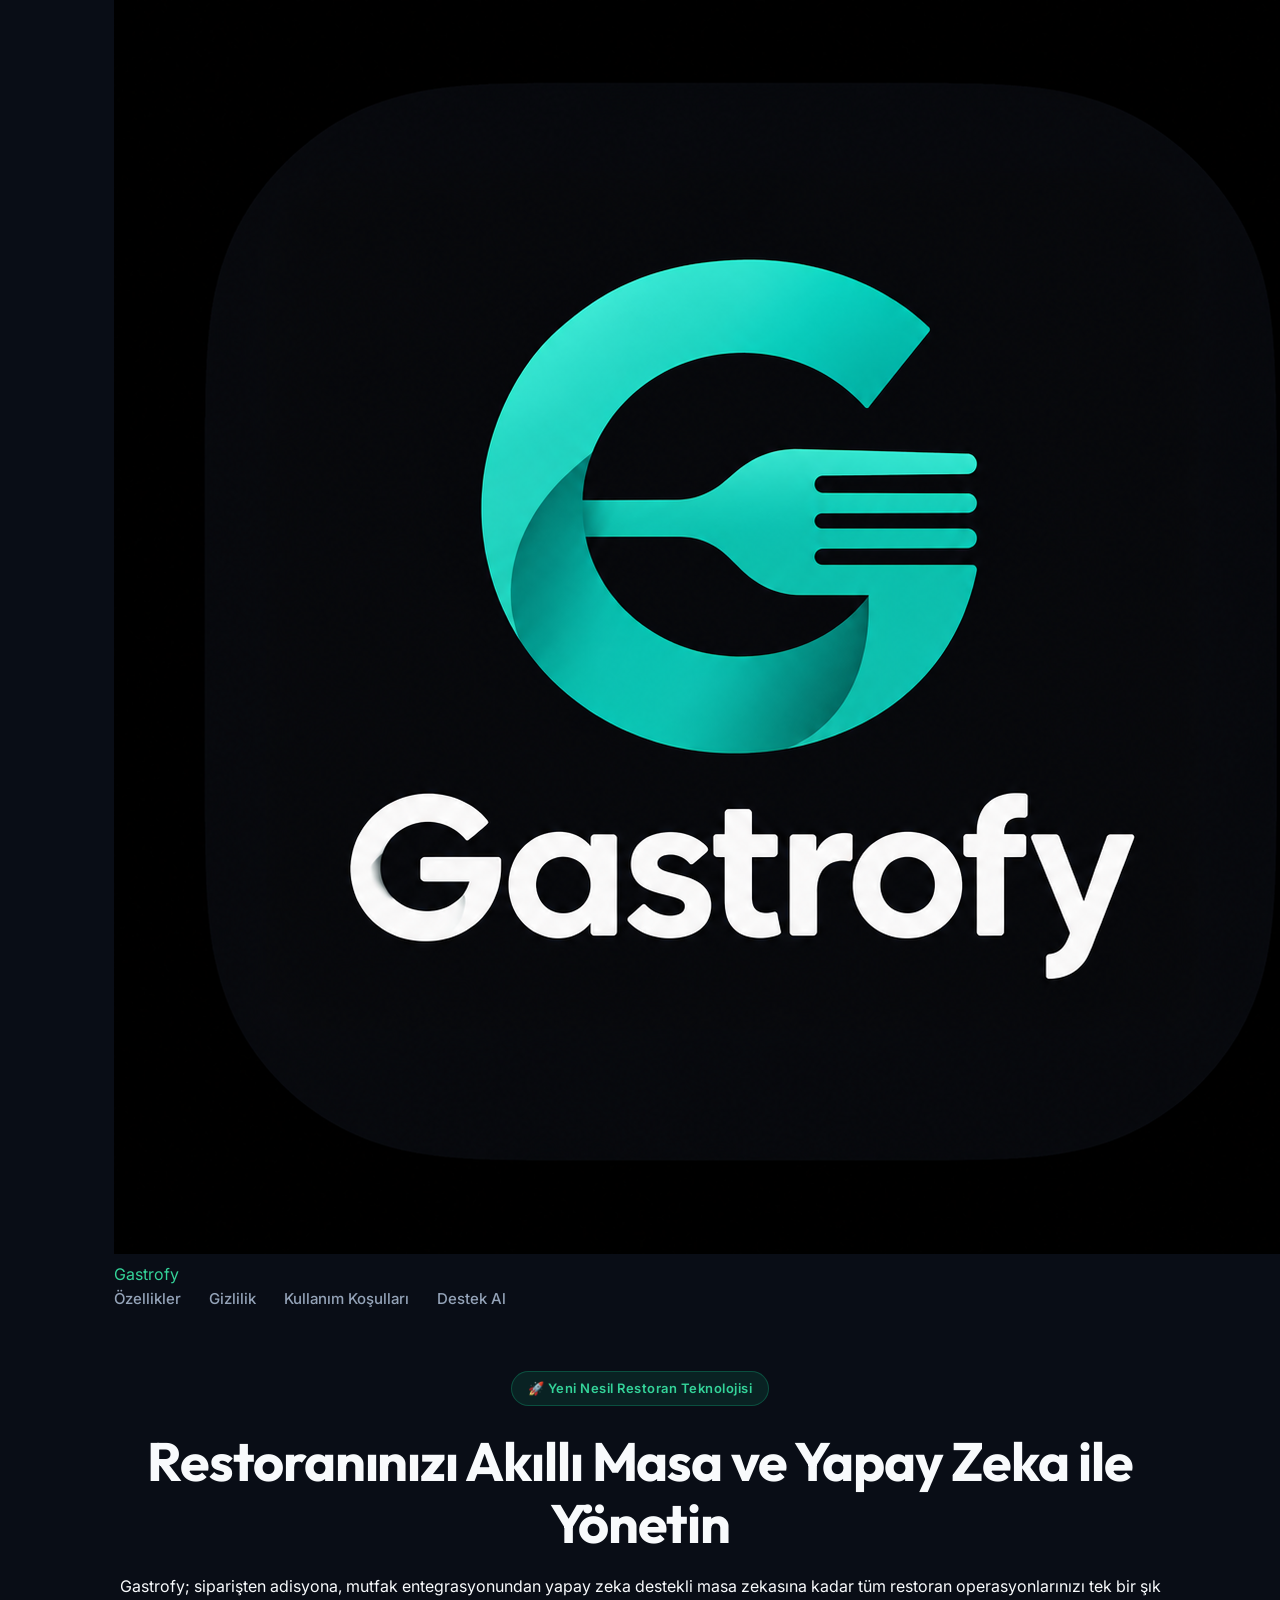
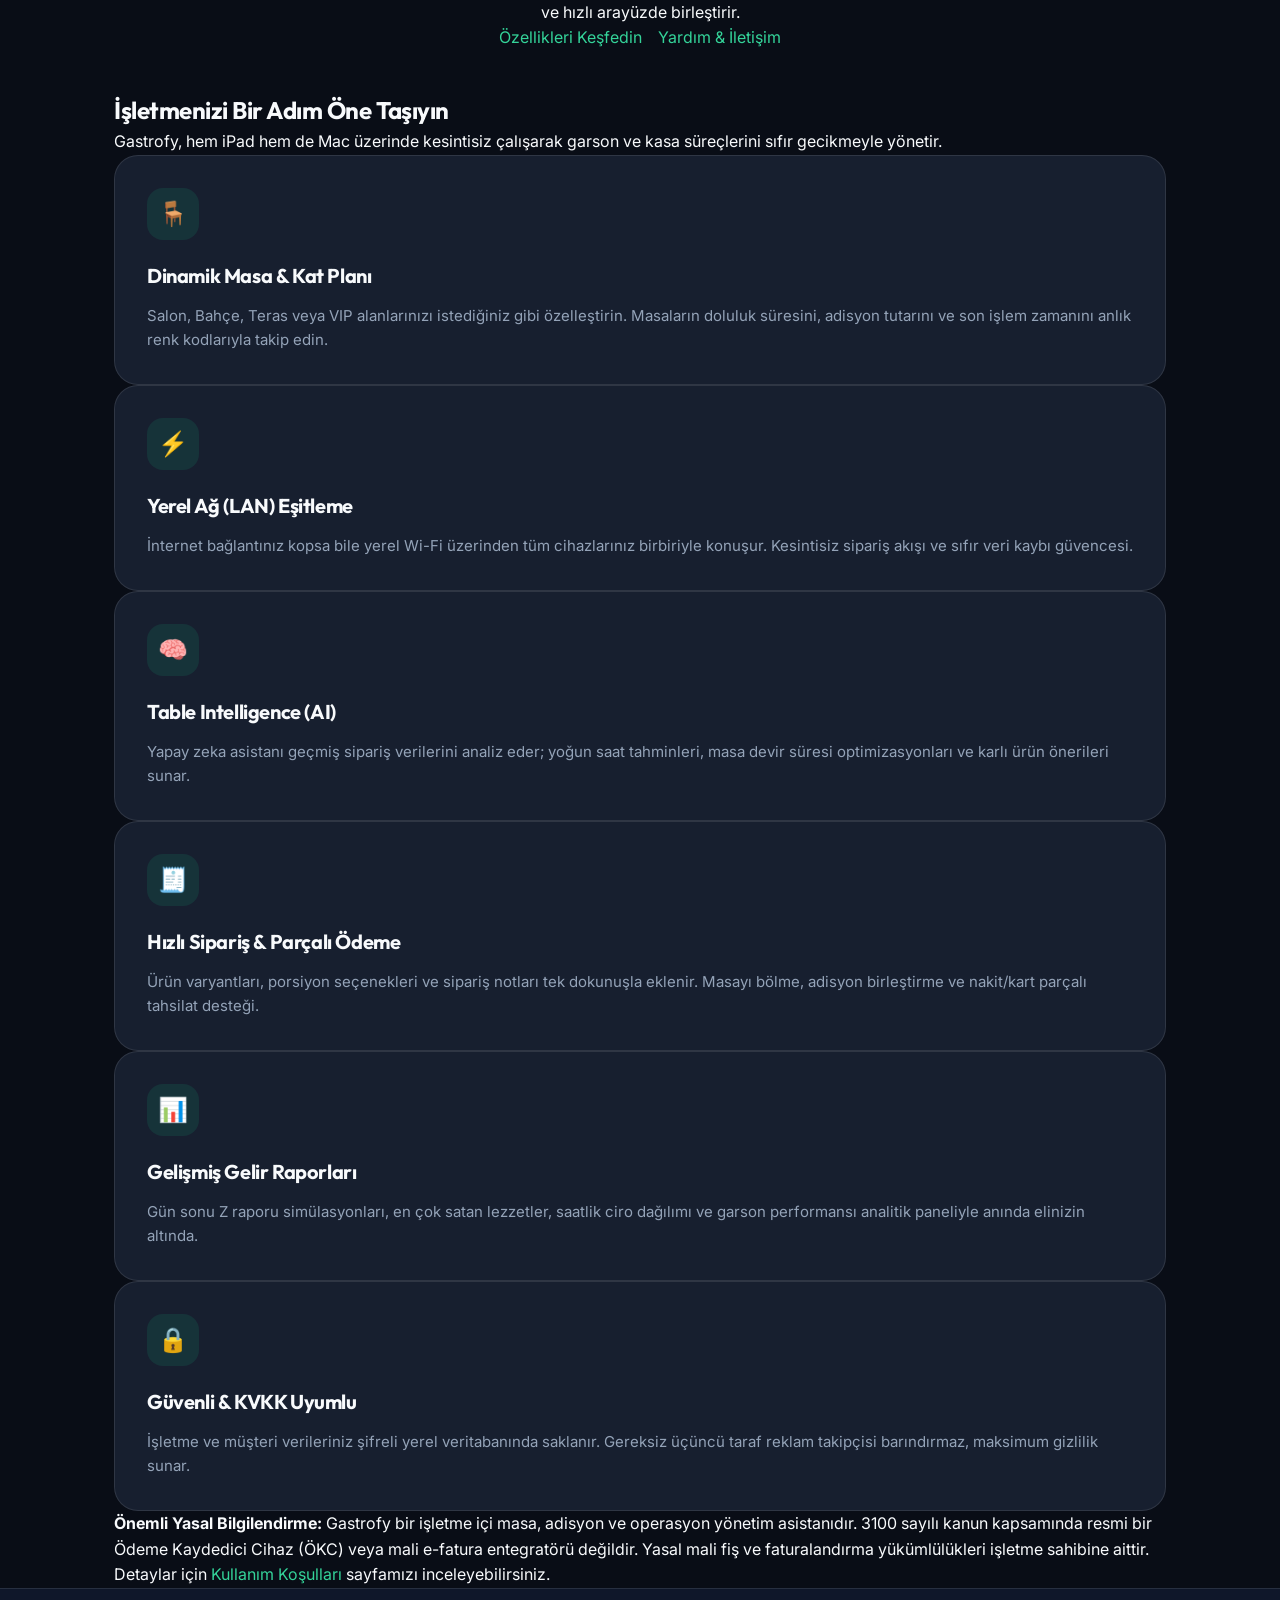
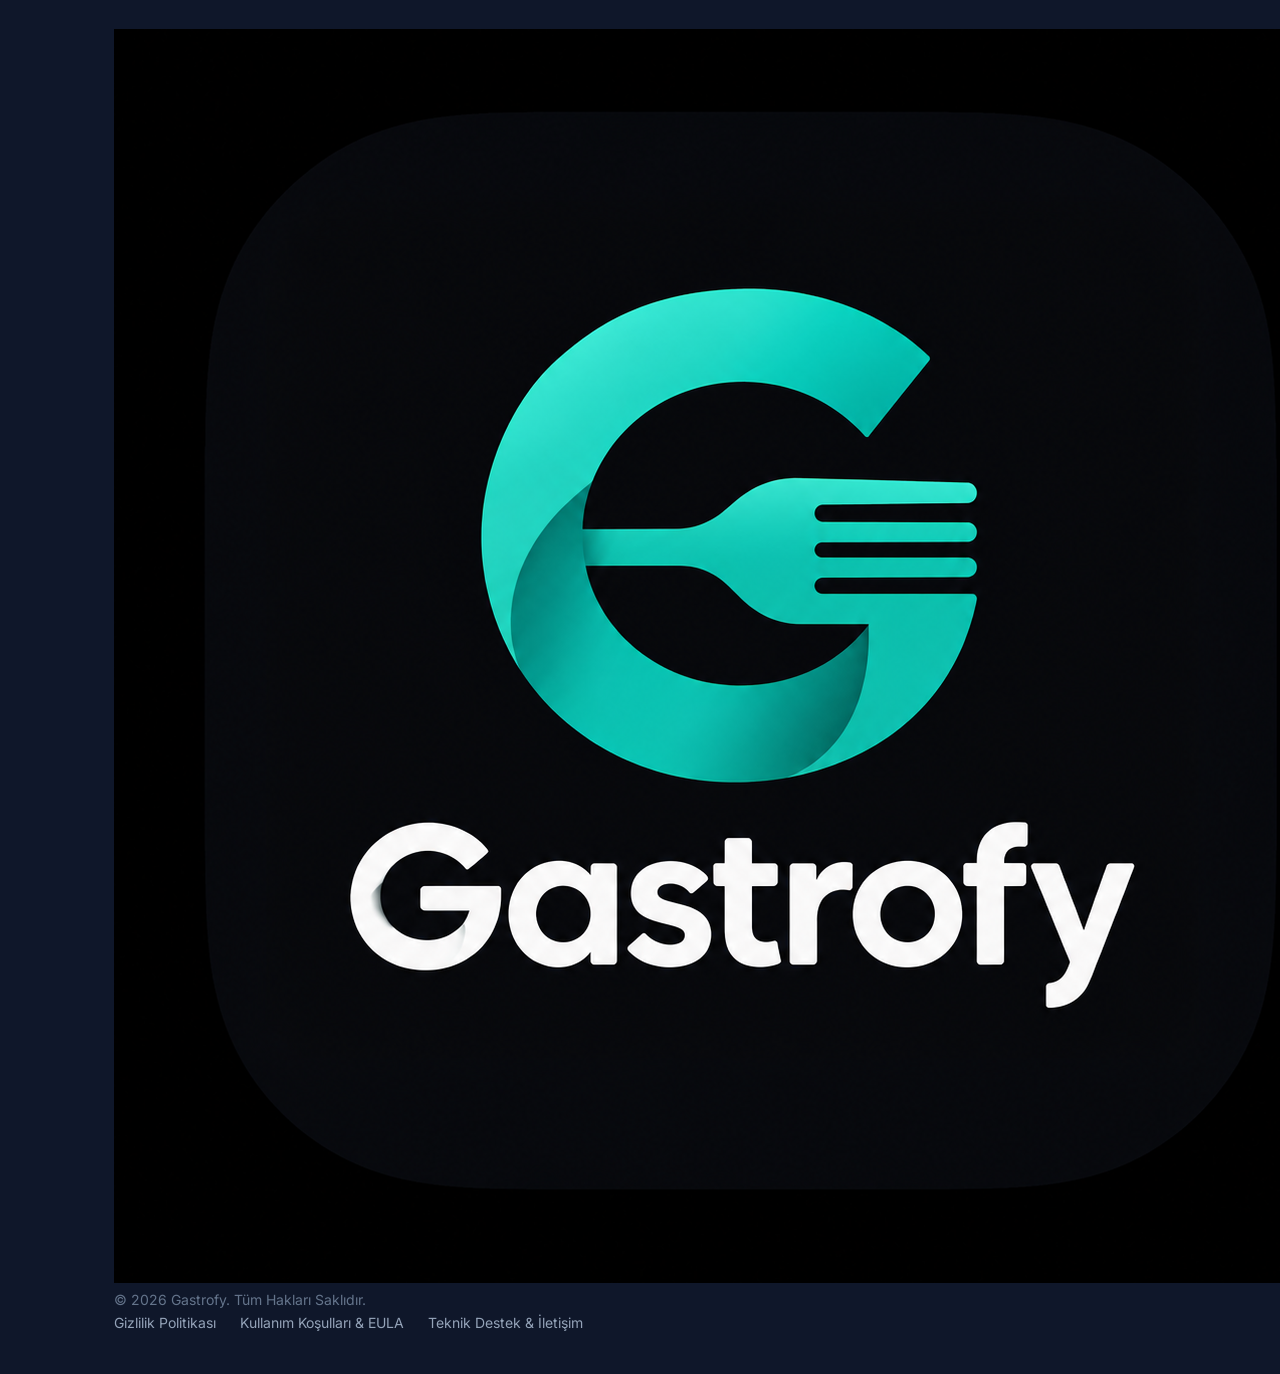
==== docs/index.html @ 18cf7959 "feat: Add comprehensive Privacy Policy, Terms & Disclaimers, and GitHub Pages web pages" ====
<!DOCTYPE html>
<html lang="tr">
<head>
  <meta charset="UTF-8">
  <meta name="viewport" content="width=device-width, initial-scale=1.0">
  <title>Gastrofy - Akıllı Restoran ve Masa Yönetim Sistemi</title>
  <meta name="description" content="Gastrofy, restoran ve kafeler için tasarlanmış yeni nesil akıllı masa takibi, adisyon yönetimi, yerel ağ senkronizasyonu ve yapay zeka destekli operasyon platformudur.">
  <link rel="stylesheet" href="style.css">
  <link rel="icon" type="image/png" href="gastrofy.png">
</head>
<body>

  <!-- Navigation -->
  <nav class="navbar">
    <div class="container nav-container">
      <a href="index.html" class="nav-brand">
        <img src="gastrofy.png" alt="Gastrofy Logo" class="brand-logo">
        <span class="brand-text">Gastrofy</span>
      </a>
      <div class="nav-links">
        <a href="#features">Özellikler</a>
        <a href="privacy.html">Gizlilik</a>
        <a href="terms.html">Kullanım Koşulları</a>
        <a href="support.html" class="nav-btn">Destek Al</a>
      </div>
    </div>
  </nav>

  <!-- Hero Section -->
  <header class="hero">
    <div class="container hero-content">
      <div class="badge">🚀 Yeni Nesil Restoran Teknolojisi</div>
      <h1 class="hero-title">Restoranınızı Akıllı Masa ve Yapay Zeka ile Yönetin</h1>
      <p class="hero-subtitle">
        Gastrofy; siparişten adisyona, mutfak entegrasyonundan yapay zeka destekli masa zekasına kadar tüm restoran operasyonlarınızı tek bir şık ve hızlı arayüzde birleştirir.
      </p>
      <div class="hero-actions">
        <a href="#features" class="btn btn-primary">Özellikleri Keşfedin</a>
        <a href="support.html" class="btn btn-secondary">Yardım & İletişim</a>
      </div>
    </div>
  </header>

  <!-- Features Grid -->
  <section id="features" class="container features-section">
    <div class="section-header">
      <h2 class="section-title">İşletmenizi Bir Adım Öne Taşıyın</h2>
      <p class="section-desc">Gastrofy, hem iPad hem de Mac üzerinde kesintisiz çalışarak garson ve kasa süreçlerini sıfır gecikmeyle yönetir.</p>
    </div>

    <div class="grid grid-3">
      <div class="card">
        <div class="card-icon">🪑</div>
        <h3 class="card-title">Dinamik Masa & Kat Planı</h3>
        <p class="card-desc">Salon, Bahçe, Teras veya VIP alanlarınızı istediğiniz gibi özelleştirin. Masaların doluluk süresini, adisyon tutarını ve son işlem zamanını anlık renk kodlarıyla takip edin.</p>
      </div>

      <div class="card">
        <div class="card-icon">⚡</div>
        <h3 class="card-title">Yerel Ağ (LAN) Eşitleme</h3>
        <p class="card-desc">İnternet bağlantınız kopsa bile yerel Wi-Fi üzerinden tüm cihazlarınız birbiriyle konuşur. Kesintisiz sipariş akışı ve sıfır veri kaybı güvencesi.</p>
      </div>

      <div class="card">
        <div class="card-icon">🧠</div>
        <h3 class="card-title">Table Intelligence (AI)</h3>
        <p class="card-desc">Yapay zeka asistanı geçmiş sipariş verilerini analiz eder; yoğun saat tahminleri, masa devir süresi optimizasyonları ve karlı ürün önerileri sunar.</p>
      </div>

      <div class="card">
        <div class="card-icon">🧾</div>
        <h3 class="card-title">Hızlı Sipariş & Parçalı Ödeme</h3>
        <p class="card-desc">Ürün varyantları, porsiyon seçenekleri ve sipariş notları tek dokunuşla eklenir. Masayı bölme, adisyon birleştirme ve nakit/kart parçalı tahsilat desteği.</p>
      </div>

      <div class="card">
        <div class="card-icon">📊</div>
        <h3 class="card-title">Gelişmiş Gelir Raporları</h3>
        <p class="card-desc">Gün sonu Z raporu simülasyonları, en çok satan lezzetler, saatlik ciro dağılımı ve garson performansı analitik paneliyle anında elinizin altında.</p>
      </div>

      <div class="card">
        <div class="card-icon">🔒</div>
        <h3 class="card-title">Güvenli & KVKK Uyumlu</h3>
        <p class="card-desc">İşletme ve müşteri verileriniz şifreli yerel veritabanında saklanır. Gereksiz üçüncü taraf reklam takipçisi barındırmaz, maksimum gizlilik sunar.</p>
      </div>
    </div>
  </section>

  <!-- Legal & Disclaimer Highlights -->
  <section class="container legal-highlight-section">
    <div class="alert alert-warning">
      <strong>Önemli Yasal Bilgilendirme:</strong> Gastrofy bir işletme içi masa, adisyon ve operasyon yönetim asistanıdır. 3100 sayılı kanun kapsamında resmi bir Ödeme Kaydedici Cihaz (ÖKC) veya mali e-fatura entegratörü değildir. Yasal mali fiş ve faturalandırma yükümlülükleri işletme sahibine aittir. Detaylar için <a href="terms.html">Kullanım Koşulları</a> sayfamızı inceleyebilirsiniz.
    </div>
  </section>

  <!-- Footer -->
  <footer class="footer">
    <div class="container footer-content">
      <div class="footer-left">
        <img src="gastrofy.png" alt="Gastrofy Logo" class="brand-logo-small">
        <span>© 2026 Gastrofy. Tüm Hakları Saklıdır.</span>
      </div>
      <div class="footer-links">
        <a href="privacy.html">Gizlilik Politikası</a>
        <a href="terms.html">Kullanım Koşulları & EULA</a>
        <a href="support.html">Teknik Destek & İletişim</a>
      </div>
    </div>
  </footer>

</body>
</html>
---- docs/style.css ----
@import url('https://fonts.googleapis.com/css2?family=Outfit:wght@300;400;500;600;700;800&family=Inter:wght@300;400;500;600;700&display=swap');

:root {
  --bg-primary: #090D16;
  --bg-surface: #0F172A;
  --bg-card: rgba(30, 41, 59, 0.7);
  --border-color: rgba(255, 255, 255, 0.1);
  --border-accent: rgba(16, 185, 129, 0.3);
  
  --primary: #10B981;
  --primary-light: #34D399;
  --primary-dark: #059669;
  --secondary: #0284C7;
  --accent-amber: #F59E0B;
  --accent-rose: #F43F5E;
  
  --text-primary: #F8FAFC;
  --text-secondary: #94A3B8;
  --text-muted: #64748B;
  
  --radius-sm: 8px;
  --radius-md: 16px;
  --radius-lg: 24px;
  --radius-full: 9999px;
  
  --shadow-subtle: 0 4px 20px rgba(0, 0, 0, 0.25);
  --shadow-glow: 0 10px 40px rgba(16, 185, 129, 0.15);
}

* {
  margin: 0;
  padding: 0;
  box-sizing: border-box;
}

body {
  font-family: 'Inter', sans-serif;
  background-color: var(--bg-primary);
  color: var(--text-primary);
  line-height: 1.6;
  min-height: 100vh;
  display: flex;
  flex-direction: column;
}

h1, h2, h3, h4, .brand-title {
  font-family: 'Outfit', sans-serif;
  font-weight: 700;
  color: var(--text-primary);
  letter-spacing: -0.02em;
}

a {
  color: var(--primary-light);
  text-decoration: none;
  transition: all 0.2s ease;
}

a:hover {
  color: var(--primary);
  text-decoration: underline;
}

.container {
  width: 100%;
  max-width: 1100px;
  margin: 0 auto;
  padding: 0 24px;
}

/* NAVBAR */
header.navbar {
  background: rgba(9, 13, 22, 0.85);
  backdrop-filter: blur(16px);
  -webkit-backdrop-filter: blur(16px);
  border-bottom: 1px solid var(--border-color);
  position: sticky;
  top: 0;
  z-index: 100;
}

.nav-wrapper {
  display: flex;
  align-items: center;
  justify-content: space-between;
  height: 80px;
}

.logo-area {
  display: flex;
  align-items: center;
  gap: 14px;
}

.logo-area img {
  width: 44px;
  height: 44px;
  border-radius: 12px;
  border: 1px solid var(--border-accent);
  box-shadow: 0 4px 12px rgba(16, 185, 129, 0.2);
}

.logo-area span {
  font-family: 'Outfit', sans-serif;
  font-size: 24px;
  font-weight: 800;
  color: #fff;
  letter-spacing: 0.5px;
}

.nav-links {
  display: flex;
  align-items: center;
  gap: 28px;
  list-style: none;
}

.nav-links a {
  color: var(--text-secondary);
  font-size: 15px;
  font-weight: 500;
}

.nav-links a:hover,
.nav-links a.active {
  color: #fff;
  text-decoration: none;
}

.btn-cta {
  background: linear-gradient(135deg, var(--primary) 0%, var(--secondary) 100%);
  color: #fff !important;
  font-weight: 600;
  padding: 10px 20px;
  border-radius: var(--radius-full);
  box-shadow: 0 4px 14px rgba(16, 185, 129, 0.3);
  transition: transform 0.2s, box-shadow 0.2s;
  display: inline-flex;
  align-items: center;
  gap: 8px;
}

.btn-cta:hover {
  transform: translateY(-2px);
  box-shadow: 0 6px 20px rgba(16, 185, 129, 0.45);
  text-decoration: none;
}

/* MAIN CONTENT */
main {
  flex: 1;
  padding: 50px 0 80px;
}

/* HERO SECTION (Landing) */
.hero {
  text-align: center;
  padding: 60px 0 40px;
}

.badge {
  display: inline-block;
  padding: 6px 16px;
  background: rgba(16, 185, 129, 0.12);
  border: 1px solid rgba(16, 185, 129, 0.3);
  border-radius: var(--radius-full);
  color: var(--primary-light);
  font-size: 13px;
  font-weight: 600;
  letter-spacing: 0.5px;
  margin-bottom: 24px;
}

.hero h1 {
  font-size: clamp(32px, 5vw, 54px);
  line-height: 1.15;
  margin-bottom: 20px;
}

.hero h1 span.gradient {
  background: linear-gradient(135deg, #34D399 0%, #38BDF8 100%);
  -webkit-background-clip: text;
  -webkit-text-fill-color: transparent;
}

.hero p.lead {
  font-size: 18px;
  color: var(--text-secondary);
  max-width: 680px;
  margin: 0 auto 36px;
}

.hero-actions {
  display: flex;
  justify-content: center;
  gap: 16px;
  flex-wrap: wrap;
}

/* FEATURE CARDS */
.grid-features {
  display: grid;
  grid-template-columns: repeat(auto-fit, minmax(300px, 1fr));
  gap: 24px;
  margin-top: 60px;
}

.card {
  background: var(--bg-card);
  backdrop-filter: blur(12px);
  -webkit-backdrop-filter: blur(12px);
  border: 1px solid var(--border-color);
  border-radius: var(--radius-lg);
  padding: 32px;
  transition: transform 0.2s, border-color 0.2s;
}

.card:hover {
  transform: translateY(-4px);
  border-color: var(--border-accent);
}

.card-icon {
  width: 52px;
  height: 52px;
  border-radius: var(--radius-md);
  background: rgba(16, 185, 129, 0.12);
  color: var(--primary-light);
  display: flex;
  align-items: center;
  justify-content: center;
  font-size: 24px;
  margin-bottom: 20px;
}

.card h3 {
  font-size: 20px;
  margin-bottom: 12px;
}

.card p {
  color: var(--text-secondary);
  font-size: 15px;
}

/* LEGAL DOCUMENTS (Terms & Privacy) */
.legal-header {
  margin-bottom: 40px;
  padding-bottom: 24px;
  border-bottom: 1px solid var(--border-color);
}

.legal-header h1 {
  font-size: 36px;
  margin-bottom: 12px;
}

.legal-header .meta {
  color: var(--text-muted);
  font-size: 14px;
}

.legal-content {
  background: var(--bg-card);
  border: 1px solid var(--border-color);
  border-radius: var(--radius-lg);
  padding: 40px;
  box-shadow: var(--shadow-subtle);
}

.legal-content section {
  margin-bottom: 36px;
}

.legal-content h2 {
  font-size: 22px;
  color: var(--primary-light);
  margin-bottom: 14px;
  padding-bottom: 8px;
  border-bottom: 1px solid rgba(255, 255, 255, 0.05);
}

.legal-content h3 {
  font-size: 17px;
  color: #fff;
  margin: 18px 0 8px;
}

.legal-content p, .legal-content li {
  color: var(--text-secondary);
  font-size: 15px;
  line-height: 1.7;
}

.legal-content ul, .legal-content ol {
  padding-left: 24px;
  margin: 12px 0;
}

.legal-content li {
  margin-bottom: 8px;
}

/* DISCLAIMER BOX (Sorumluluk Reddi Özel Kutusu) */
.disclaimer-box {
  background: rgba(245, 158, 11, 0.08);
  border-left: 4px solid var(--accent-amber);
  border-radius: 0 var(--radius-md) var(--radius-md) 0;
  padding: 20px 24px;
  margin: 20px 0;
}

.disclaimer-box.important {
  background: rgba(244, 63, 94, 0.08);
  border-left-color: var(--accent-rose);
}

.disclaimer-box h4 {
  color: var(--accent-amber);
  font-size: 16px;
  margin-bottom: 8px;
  display: flex;
  align-items: center;
  gap: 8px;
}

.disclaimer-box.important h4 {
  color: var(--accent-rose);
}

.disclaimer-box p {
  color: #E2E8F0;
  font-size: 14px;
  margin: 0;
}

/* FAQ & CONTACT (Support) */
.faq-item {
  border-bottom: 1px solid var(--border-color);
  padding: 20px 0;
}

.faq-item h3 {
  font-size: 18px;
  color: #fff;
  margin-bottom: 8px;
}

.contact-card {
  display: flex;
  gap: 20px;
  background: rgba(2, 132, 199, 0.08);
  border: 1px solid rgba(2, 132, 199, 0.25);
  border-radius: var(--radius-md);
  padding: 24px;
  margin-top: 30px;
  align-items: center;
}

/* FOOTER */
footer {
  background: var(--bg-surface);
  border-top: 1px solid var(--border-color);
  padding: 40px 0;
  color: var(--text-muted);
  font-size: 14px;
}

.footer-wrapper {
  display: flex;
  justify-content: space-between;
  align-items: center;
  flex-wrap: wrap;
  gap: 20px;
}

.footer-links {
  display: flex;
  gap: 24px;
}

.footer-links a {
  color: var(--text-secondary);
}

.footer-links a:hover {
  color: #fff;
}

/* RESPONSIVE */
@media (max-width: 768px) {
  .nav-links {
    display: none;
  }
  
  .legal-content {
    padding: 24px 18px;
  }
  
  .footer-wrapper {
    flex-direction: column;
    text-align: center;
  }
}
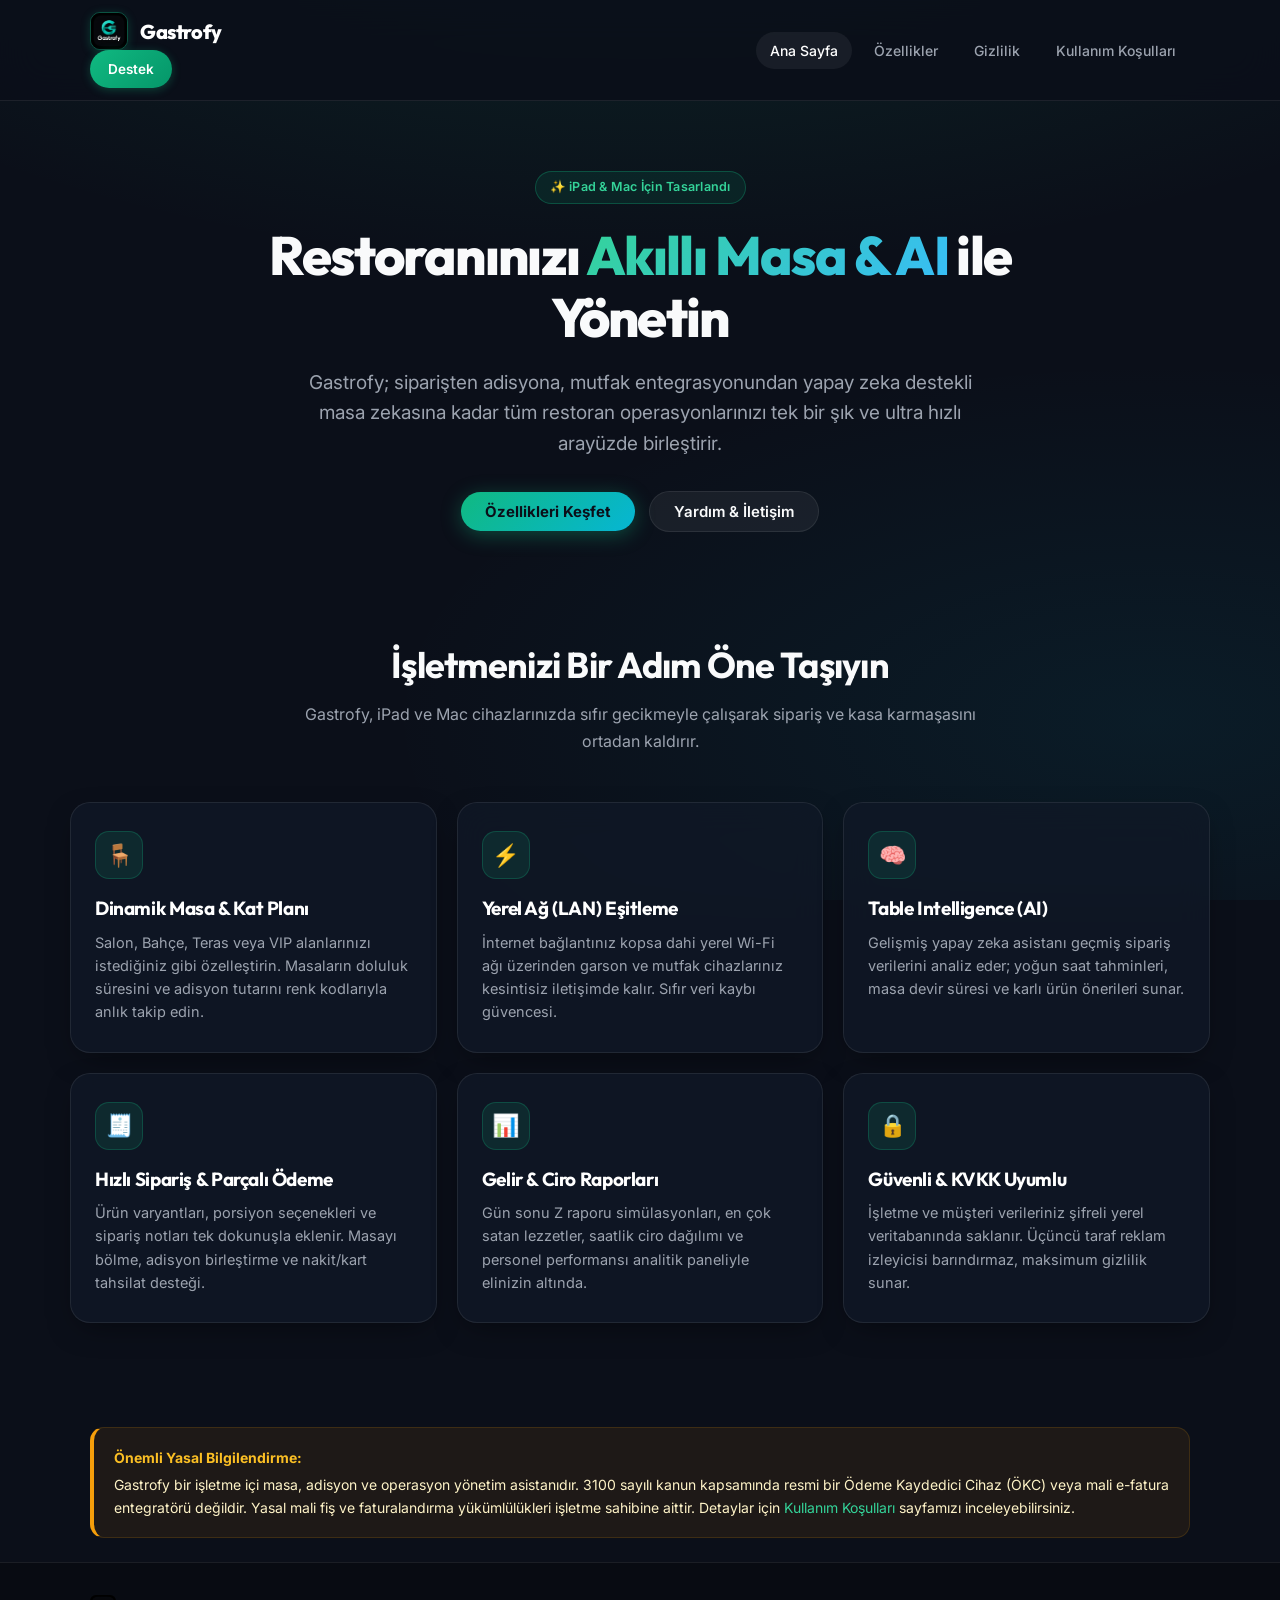
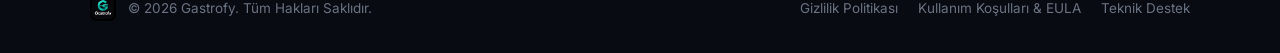
==== commit 78403d48: "fix(web): polish responsive design, constrain logo sizing, mobile nav and layout" ====
--- a/docs/index.html
+++ b/docs/index.html
@@ -2,9 +2,9 @@
 <html lang="tr">
 <head>
   <meta charset="UTF-8">
-  <meta name="viewport" content="width=device-width, initial-scale=1.0">
+  <meta name="viewport" content="width=device-width, initial-scale=1.0, maximum-scale=5.0">
   <title>Gastrofy - Akıllı Restoran ve Masa Yönetim Sistemi</title>
-  <meta name="description" content="Gastrofy, restoran ve kafeler için tasarlanmış yeni nesil akıllı masa takibi, adisyon yönetimi, yerel ağ senkronizasyonu ve yapay zeka destekli operasyon platformudur.">
+  <meta name="description" content="Gastrofy, restoran ve kafeler için yeni nesil akıllı masa takibi, adisyon yönetimi, yerel ağ senkronizasyonu ve yapay zeka operasyon platformudur.">
   <link rel="stylesheet" href="style.css">
   <link rel="icon" type="image/png" href="gastrofy.png">
 </head>
@@ -13,15 +13,18 @@
   <!-- Navigation -->
   <nav class="navbar">
     <div class="container nav-container">
-      <a href="index.html" class="nav-brand">
-        <img src="gastrofy.png" alt="Gastrofy Logo" class="brand-logo">
-        <span class="brand-text">Gastrofy</span>
-      </a>
+      <div class="nav-top-row">
+        <a href="index.html" class="nav-brand">
+          <img src="gastrofy.png" alt="Gastrofy" class="brand-logo">
+          <span class="brand-text">Gastrofy</span>
+        </a>
+        <a href="support.html" class="nav-btn">Destek</a>
+      </div>
       <div class="nav-links">
+        <a href="index.html" class="active">Ana Sayfa</a>
         <a href="#features">Özellikler</a>
         <a href="privacy.html">Gizlilik</a>
         <a href="terms.html">Kullanım Koşulları</a>
-        <a href="support.html" class="nav-btn">Destek Al</a>
       </div>
     </div>
   </nav>
@@ -29,82 +32,85 @@
   <!-- Hero Section -->
   <header class="hero">
     <div class="container hero-content">
-      <div class="badge">🚀 Yeni Nesil Restoran Teknolojisi</div>
-      <h1 class="hero-title">Restoranınızı Akıllı Masa ve Yapay Zeka ile Yönetin</h1>
+      <div class="badge">✨ iPad & Mac İçin Tasarlandı</div>
+      <h1 class="hero-title">Restoranınızı <span class="gradient-text">Akıllı Masa & AI</span> ile Yönetin</h1>
       <p class="hero-subtitle">
-        Gastrofy; siparişten adisyona, mutfak entegrasyonundan yapay zeka destekli masa zekasına kadar tüm restoran operasyonlarınızı tek bir şık ve hızlı arayüzde birleştirir.
+        Gastrofy; siparişten adisyona, mutfak entegrasyonundan yapay zeka destekli masa zekasına kadar tüm restoran operasyonlarınızı tek bir şık ve ultra hızlı arayüzde birleştirir.
       </p>
       <div class="hero-actions">
-        <a href="#features" class="btn btn-primary">Özellikleri Keşfedin</a>
+        <a href="#features" class="btn btn-primary">Özellikleri Keşfet</a>
         <a href="support.html" class="btn btn-secondary">Yardım & İletişim</a>
       </div>
     </div>
   </header>
 
-  <!-- Features Grid -->
-  <section id="features" class="container features-section">
-    <div class="section-header">
-      <h2 class="section-title">İşletmenizi Bir Adım Öne Taşıyın</h2>
-      <p class="section-desc">Gastrofy, hem iPad hem de Mac üzerinde kesintisiz çalışarak garson ve kasa süreçlerini sıfır gecikmeyle yönetir.</p>
-    </div>
-
-    <div class="grid grid-3">
-      <div class="card">
-        <div class="card-icon">🪑</div>
-        <h3 class="card-title">Dinamik Masa & Kat Planı</h3>
-        <p class="card-desc">Salon, Bahçe, Teras veya VIP alanlarınızı istediğiniz gibi özelleştirin. Masaların doluluk süresini, adisyon tutarını ve son işlem zamanını anlık renk kodlarıyla takip edin.</p>
+  <!-- Main Content -->
+  <main>
+    <!-- Features Grid -->
+    <section id="features" class="container features-section">
+      <div class="section-header">
+        <h2 class="section-title">İşletmenizi Bir Adım Öne Taşıyın</h2>
+        <p class="section-desc">Gastrofy, iPad ve Mac cihazlarınızda sıfır gecikmeyle çalışarak sipariş ve kasa karmaşasını ortadan kaldırır.</p>
       </div>
 
-      <div class="card">
-        <div class="card-icon">⚡</div>
-        <h3 class="card-title">Yerel Ağ (LAN) Eşitleme</h3>
-        <p class="card-desc">İnternet bağlantınız kopsa bile yerel Wi-Fi üzerinden tüm cihazlarınız birbiriyle konuşur. Kesintisiz sipariş akışı ve sıfır veri kaybı güvencesi.</p>
+      <div class="grid grid-3">
+        <div class="card">
+          <div class="card-icon">🪑</div>
+          <h3 class="card-title">Dinamik Masa & Kat Planı</h3>
+          <p class="card-desc">Salon, Bahçe, Teras veya VIP alanlarınızı istediğiniz gibi özelleştirin. Masaların doluluk süresini ve adisyon tutarını renk kodlarıyla anlık takip edin.</p>
+        </div>
+
+        <div class="card">
+          <div class="card-icon">⚡</div>
+          <h3 class="card-title">Yerel Ağ (LAN) Eşitleme</h3>
+          <p class="card-desc">İnternet bağlantınız kopsa dahi yerel Wi-Fi ağı üzerinden garson ve mutfak cihazlarınız kesintisiz iletişimde kalır. Sıfır veri kaybı güvencesi.</p>
+        </div>
+
+        <div class="card">
+          <div class="card-icon">🧠</div>
+          <h3 class="card-title">Table Intelligence (AI)</h3>
+          <p class="card-desc">Gelişmiş yapay zeka asistanı geçmiş sipariş verilerini analiz eder; yoğun saat tahminleri, masa devir süresi ve karlı ürün önerileri sunar.</p>
+        </div>
+
+        <div class="card">
+          <div class="card-icon">🧾</div>
+          <h3 class="card-title">Hızlı Sipariş & Parçalı Ödeme</h3>
+          <p class="card-desc">Ürün varyantları, porsiyon seçenekleri ve sipariş notları tek dokunuşla eklenir. Masayı bölme, adisyon birleştirme ve nakit/kart tahsilat desteği.</p>
+        </div>
+
+        <div class="card">
+          <div class="card-icon">📊</div>
+          <h3 class="card-title">Gelir & Ciro Raporları</h3>
+          <p class="card-desc">Gün sonu Z raporu simülasyonları, en çok satan lezzetler, saatlik ciro dağılımı ve personel performansı analitik paneliyle elinizin altında.</p>
+        </div>
+
+        <div class="card">
+          <div class="card-icon">🔒</div>
+          <h3 class="card-title">Güvenli & KVKK Uyumlu</h3>
+          <p class="card-desc">İşletme ve müşteri verileriniz şifreli yerel veritabanında saklanır. Üçüncü taraf reklam izleyicisi barındırmaz, maksimum gizlilik sunar.</p>
+        </div>
       </div>
+    </section>
 
-      <div class="card">
-        <div class="card-icon">🧠</div>
-        <h3 class="card-title">Table Intelligence (AI)</h3>
-        <p class="card-desc">Yapay zeka asistanı geçmiş sipariş verilerini analiz eder; yoğun saat tahminleri, masa devir süresi optimizasyonları ve karlı ürün önerileri sunar.</p>
+    <!-- Legal & Disclaimer Box -->
+    <section class="container">
+      <div class="alert alert-warning">
+        <strong>Önemli Yasal Bilgilendirme:</strong> Gastrofy bir işletme içi masa, adisyon ve operasyon yönetim asistanıdır. 3100 sayılı kanun kapsamında resmi bir Ödeme Kaydedici Cihaz (ÖKC) veya mali e-fatura entegratörü değildir. Yasal mali fiş ve faturalandırma yükümlülükleri işletme sahibine aittir. Detaylar için <a href="terms.html">Kullanım Koşulları</a> sayfamızı inceleyebilirsiniz.
       </div>
-
-      <div class="card">
-        <div class="card-icon">🧾</div>
-        <h3 class="card-title">Hızlı Sipariş & Parçalı Ödeme</h3>
-        <p class="card-desc">Ürün varyantları, porsiyon seçenekleri ve sipariş notları tek dokunuşla eklenir. Masayı bölme, adisyon birleştirme ve nakit/kart parçalı tahsilat desteği.</p>
-      </div>
-
-      <div class="card">
-        <div class="card-icon">📊</div>
-        <h3 class="card-title">Gelişmiş Gelir Raporları</h3>
-        <p class="card-desc">Gün sonu Z raporu simülasyonları, en çok satan lezzetler, saatlik ciro dağılımı ve garson performansı analitik paneliyle anında elinizin altında.</p>
-      </div>
-
-      <div class="card">
-        <div class="card-icon">🔒</div>
-        <h3 class="card-title">Güvenli & KVKK Uyumlu</h3>
-        <p class="card-desc">İşletme ve müşteri verileriniz şifreli yerel veritabanında saklanır. Gereksiz üçüncü taraf reklam takipçisi barındırmaz, maksimum gizlilik sunar.</p>
-      </div>
-    </div>
-  </section>
-
-  <!-- Legal & Disclaimer Highlights -->
-  <section class="container legal-highlight-section">
-    <div class="alert alert-warning">
-      <strong>Önemli Yasal Bilgilendirme:</strong> Gastrofy bir işletme içi masa, adisyon ve operasyon yönetim asistanıdır. 3100 sayılı kanun kapsamında resmi bir Ödeme Kaydedici Cihaz (ÖKC) veya mali e-fatura entegratörü değildir. Yasal mali fiş ve faturalandırma yükümlülükleri işletme sahibine aittir. Detaylar için <a href="terms.html">Kullanım Koşulları</a> sayfamızı inceleyebilirsiniz.
-    </div>
-  </section>
+    </section>
+  </main>
 
   <!-- Footer -->
   <footer class="footer">
     <div class="container footer-content">
       <div class="footer-left">
-        <img src="gastrofy.png" alt="Gastrofy Logo" class="brand-logo-small">
+        <img src="gastrofy.png" alt="Gastrofy" class="brand-logo-small">
         <span>© 2026 Gastrofy. Tüm Hakları Saklıdır.</span>
       </div>
       <div class="footer-links">
         <a href="privacy.html">Gizlilik Politikası</a>
         <a href="terms.html">Kullanım Koşulları & EULA</a>
-        <a href="support.html">Teknik Destek & İletişim</a>
+        <a href="support.html">Teknik Destek</a>
       </div>
     </div>
   </footer>
--- a/docs/style.css
+++ b/docs/style.css
@@ -1,404 +1,704 @@
-@import url('https://fonts.googleapis.com/css2?family=Outfit:wght@300;400;500;600;700;800&family=Inter:wght@300;400;500;600;700&display=swap');
-
+@import url('https://fonts.googleapis.com/css2?family=Outfit:wght@400;500;600;700;800&family=Inter:wght@300;400;500;600;700&display=swap');
+
+/* ==========================================================================
+   CSS VARIABLES & DESIGN TOKENS
+   ========================================================================== */
 :root {
-  --bg-primary: #090D16;
-  --bg-surface: #0F172A;
-  --bg-card: rgba(30, 41, 59, 0.7);
-  --border-color: rgba(255, 255, 255, 0.1);
-  --border-accent: rgba(16, 185, 129, 0.3);
+  --bg-main: #0B0F19;
+  --bg-card: rgba(17, 24, 39, 0.75);
+  --bg-card-hover: rgba(30, 41, 59, 0.85);
+  --bg-surface: #111827;
+  --bg-elevated: #1F2937;
   
   --primary: #10B981;
   --primary-light: #34D399;
   --primary-dark: #059669;
-  --secondary: #0284C7;
+  --primary-glow: rgba(16, 185, 129, 0.2);
+  
+  --accent-cyan: #06B6D4;
   --accent-amber: #F59E0B;
   --accent-rose: #F43F5E;
-  
-  --text-primary: #F8FAFC;
-  --text-secondary: #94A3B8;
-  --text-muted: #64748B;
+  --accent-blue: #3B82F6;
+  
+  --text-main: #F9FAFB;
+  --text-muted: #9CA3AF;
+  --text-dim: #6B7280;
+  
+  --border-subtle: rgba(255, 255, 255, 0.08);
+  --border-highlight: rgba(16, 185, 129, 0.35);
   
   --radius-sm: 8px;
-  --radius-md: 16px;
-  --radius-lg: 24px;
+  --radius-md: 14px;
+  --radius-lg: 20px;
   --radius-full: 9999px;
   
-  --shadow-subtle: 0 4px 20px rgba(0, 0, 0, 0.25);
-  --shadow-glow: 0 10px 40px rgba(16, 185, 129, 0.15);
-}
-
-* {
+  --shadow-card: 0 10px 30px -10px rgba(0, 0, 0, 0.5);
+  --shadow-glow: 0 0 40px -10px rgba(16, 185, 129, 0.25);
+  
+  --font-heading: 'Outfit', -apple-system, BlinkMacSystemFont, 'Segoe UI', Roboto, sans-serif;
+  --font-body: 'Inter', -apple-system, BlinkMacSystemFont, 'Segoe UI', Roboto, sans-serif;
+}
+
+/* ==========================================================================
+   GLOBAL RESET & BASE STYLES
+   ========================================================================== */
+*, *::before, *::after {
+  box-sizing: border-box;
   margin: 0;
   padding: 0;
-  box-sizing: border-box;
+}
+
+html {
+  font-size: 16px;
+  scroll-behavior: smooth;
+  -webkit-text-size-adjust: 100%;
 }
 
 body {
-  font-family: 'Inter', sans-serif;
-  background-color: var(--bg-primary);
-  color: var(--text-primary);
-  line-height: 1.6;
+  font-family: var(--font-body);
+  background-color: var(--bg-main);
+  background-image: 
+    radial-gradient(ellipse 80% 50% at 50% -20%, rgba(16, 185, 129, 0.15), transparent),
+    radial-gradient(ellipse 60% 40% at 90% 80%, rgba(6, 182, 212, 0.08), transparent);
+  background-attachment: fixed;
+  color: var(--text-main);
+  line-height: 1.65;
   min-height: 100vh;
   display: flex;
   flex-direction: column;
-}
-
-h1, h2, h3, h4, .brand-title {
-  font-family: 'Outfit', sans-serif;
+  overflow-x: hidden;
+}
+
+/* CRITICAL: Constrain ALL images to prevent horizontal blowouts */
+img, svg {
+  max-width: 100%;
+  height: auto;
+  display: inline-block;
+  vertical-align: middle;
+}
+
+/* ==========================================================================
+   CONTAINER & LAYOUT
+   ========================================================================== */
+.container {
+  width: 100%;
+  max-width: 1140px;
+  margin-left: auto;
+  margin-right: auto;
+  padding-left: 20px;
+  padding-right: 20px;
+}
+
+main {
+  flex: 1;
+}
+
+/* ==========================================================================
+   TYPOGRAPHY
+   ========================================================================== */
+h1, h2, h3, h4, h5, h6 {
+  font-family: var(--font-heading);
+  color: var(--text-main);
   font-weight: 700;
-  color: var(--text-primary);
+  line-height: 1.25;
   letter-spacing: -0.02em;
+}
+
+p {
+  color: var(--text-muted);
+  margin-bottom: 1rem;
+}
+
+p:last-child {
+  margin-bottom: 0;
 }
 
 a {
   color: var(--primary-light);
   text-decoration: none;
-  transition: all 0.2s ease;
+  transition: color 0.2s ease, opacity 0.2s ease;
 }
 
 a:hover {
-  color: var(--primary);
+  color: #fff;
   text-decoration: underline;
 }
 
-.container {
-  width: 100%;
-  max-width: 1100px;
-  margin: 0 auto;
-  padding: 0 24px;
-}
-
-/* NAVBAR */
-header.navbar {
-  background: rgba(9, 13, 22, 0.85);
-  backdrop-filter: blur(16px);
-  -webkit-backdrop-filter: blur(16px);
-  border-bottom: 1px solid var(--border-color);
+.text-center {
+  text-align: center;
+}
+
+/* ==========================================================================
+   NAVBAR (MOBILE FIRST & CLEAN)
+   ========================================================================== */
+.navbar {
   position: sticky;
   top: 0;
-  z-index: 100;
-}
-
-.nav-wrapper {
+  z-index: 1000;
+  background: rgba(11, 15, 25, 0.85);
+  backdrop-filter: blur(20px);
+  -webkit-backdrop-filter: blur(20px);
+  border-bottom: 1px solid var(--border-subtle);
+  padding: 12px 0;
+  transition: all 0.3s ease;
+}
+
+.nav-container, .nav-wrapper {
   display: flex;
   align-items: center;
   justify-content: space-between;
-  height: 80px;
-}
-
-.logo-area {
-  display: flex;
-  align-items: center;
-  gap: 14px;
-}
-
-.logo-area img {
-  width: 44px;
-  height: 44px;
-  border-radius: 12px;
-  border: 1px solid var(--border-accent);
-  box-shadow: 0 4px 12px rgba(16, 185, 129, 0.2);
-}
-
-.logo-area span {
-  font-family: 'Outfit', sans-serif;
-  font-size: 24px;
+  flex-wrap: wrap;
+  gap: 12px;
+}
+
+/* BRAND LOGO - STRICTLY CONSTRAINED */
+.nav-brand, .logo-area {
+  display: flex;
+  align-items: center;
+  gap: 12px;
+  text-decoration: none !important;
+}
+
+.brand-logo, .logo-area img {
+  width: 38px;
+  height: 38px;
+  min-width: 38px;
+  max-width: 38px;
+  border-radius: 10px;
+  border: 1px solid rgba(16, 185, 129, 0.4);
+  box-shadow: 0 2px 10px rgba(16, 185, 129, 0.25);
+  object-fit: cover;
+}
+
+.brand-logo-small {
+  width: 26px;
+  height: 26px;
+  border-radius: 6px;
+  object-fit: cover;
+}
+
+.brand-text, .logo-area span {
+  font-family: var(--font-heading);
+  font-size: 20px;
   font-weight: 800;
   color: #fff;
-  letter-spacing: 0.5px;
-}
-
+  letter-spacing: -0.02em;
+}
+
+/* NAVIGATION LINKS */
 .nav-links {
   display: flex;
   align-items: center;
-  gap: 28px;
+  gap: 8px;
   list-style: none;
+  flex-wrap: wrap;
 }
 
 .nav-links a {
-  color: var(--text-secondary);
-  font-size: 15px;
+  font-size: 14px;
   font-weight: 500;
+  color: var(--text-muted);
+  padding: 7px 14px;
+  border-radius: var(--radius-full);
+  transition: all 0.2s ease;
+  white-space: nowrap;
 }
 
 .nav-links a:hover,
 .nav-links a.active {
   color: #fff;
+  background: rgba(255, 255, 255, 0.06);
   text-decoration: none;
 }
 
-.btn-cta {
-  background: linear-gradient(135deg, var(--primary) 0%, var(--secondary) 100%);
+.nav-btn, .btn-cta {
+  background: linear-gradient(135deg, var(--primary) 0%, #059669 100%);
   color: #fff !important;
+  font-size: 13.5px;
   font-weight: 600;
-  padding: 10px 20px;
+  padding: 8px 18px;
   border-radius: var(--radius-full);
-  box-shadow: 0 4px 14px rgba(16, 185, 129, 0.3);
-  transition: transform 0.2s, box-shadow 0.2s;
+  box-shadow: 0 2px 10px rgba(16, 185, 129, 0.3);
   display: inline-flex;
   align-items: center;
+  gap: 6px;
+  white-space: nowrap;
+  text-decoration: none !important;
+  transition: transform 0.2s ease, box-shadow 0.2s ease;
+}
+
+.nav-btn:hover, .btn-cta:hover {
+  transform: translateY(-1px);
+  box-shadow: 0 4px 16px rgba(16, 185, 129, 0.45);
+}
+
+/* ==========================================================================
+   BUTTONS & BADGES
+   ========================================================================== */
+.btn {
+  display: inline-flex;
+  align-items: center;
+  justify-content: center;
   gap: 8px;
-}
-
-.btn-cta:hover {
+  padding: 12px 24px;
+  font-size: 15px;
+  font-weight: 600;
+  border-radius: var(--radius-full);
+  text-decoration: none !important;
+  cursor: pointer;
+  transition: all 0.2s ease;
+  line-height: 1;
+}
+
+.btn-primary {
+  background: linear-gradient(135deg, var(--primary) 0%, var(--accent-cyan) 100%);
+  color: #0B0F19 !important;
+  font-weight: 700;
+  box-shadow: 0 4px 20px rgba(16, 185, 129, 0.35);
+}
+
+.btn-primary:hover {
   transform: translateY(-2px);
-  box-shadow: 0 6px 20px rgba(16, 185, 129, 0.45);
-  text-decoration: none;
-}
-
-/* MAIN CONTENT */
-main {
-  flex: 1;
-  padding: 50px 0 80px;
-}
-
-/* HERO SECTION (Landing) */
+  box-shadow: 0 6px 25px rgba(16, 185, 129, 0.5);
+}
+
+.btn-secondary {
+  background: rgba(255, 255, 255, 0.06);
+  color: var(--text-main) !important;
+  border: 1px solid var(--border-subtle);
+}
+
+.btn-secondary:hover {
+  background: rgba(255, 255, 255, 0.12);
+  border-color: rgba(255, 255, 255, 0.2);
+  transform: translateY(-2px);
+}
+
+.badge {
+  display: inline-flex;
+  align-items: center;
+  gap: 6px;
+  background: rgba(16, 185, 129, 0.1);
+  border: 1px solid rgba(16, 185, 129, 0.3);
+  color: var(--primary-light);
+  font-size: 12.5px;
+  font-weight: 600;
+  padding: 5px 14px;
+  border-radius: var(--radius-full);
+  margin-bottom: 20px;
+  letter-spacing: 0.02em;
+}
+
+/* ==========================================================================
+   HERO SECTION (HOME)
+   ========================================================================== */
 .hero {
+  padding: 70px 0 50px;
   text-align: center;
-  padding: 60px 0 40px;
-}
-
-.badge {
-  display: inline-block;
-  padding: 6px 16px;
-  background: rgba(16, 185, 129, 0.12);
-  border: 1px solid rgba(16, 185, 129, 0.3);
-  border-radius: var(--radius-full);
-  color: var(--primary-light);
-  font-size: 13px;
-  font-weight: 600;
-  letter-spacing: 0.5px;
-  margin-bottom: 24px;
-}
-
-.hero h1 {
-  font-size: clamp(32px, 5vw, 54px);
+  position: relative;
+}
+
+.hero-content {
+  max-width: 840px;
+  margin: 0 auto;
+}
+
+.hero-title {
+  font-size: clamp(30px, 5.5vw, 54px);
+  font-weight: 800;
+  margin-bottom: 20px;
+  letter-spacing: -0.03em;
   line-height: 1.15;
-  margin-bottom: 20px;
-}
-
-.hero h1 span.gradient {
+}
+
+.hero-title .gradient-text {
   background: linear-gradient(135deg, #34D399 0%, #38BDF8 100%);
   -webkit-background-clip: text;
   -webkit-text-fill-color: transparent;
 }
 
-.hero p.lead {
-  font-size: 18px;
-  color: var(--text-secondary);
+.hero-subtitle {
+  font-size: clamp(16px, 2.2vw, 19px);
+  color: var(--text-muted);
   max-width: 680px;
-  margin: 0 auto 36px;
+  margin: 0 auto 32px;
+  line-height: 1.6;
 }
 
 .hero-actions {
   display: flex;
+  align-items: center;
   justify-content: center;
-  gap: 16px;
+  gap: 14px;
   flex-wrap: wrap;
 }
 
-/* FEATURE CARDS */
-.grid-features {
+/* ==========================================================================
+   FEATURES & CARDS (RESPONSIVE GRID)
+   ========================================================================== */
+.features-section {
+  padding: 60px 0 80px;
+}
+
+.section-header {
+  text-align: center;
+  max-width: 680px;
+  margin: 0 auto 48px;
+}
+
+.section-title {
+  font-size: clamp(26px, 4vw, 36px);
+  margin-bottom: 14px;
+}
+
+.section-desc {
+  font-size: 16px;
+  color: var(--text-muted);
+}
+
+.grid {
   display: grid;
+  gap: 20px;
+}
+
+.grid-3 {
   grid-template-columns: repeat(auto-fit, minmax(300px, 1fr));
-  gap: 24px;
-  margin-top: 60px;
+}
+
+.grid-2 {
+  grid-template-columns: repeat(auto-fit, minmax(320px, 1fr));
 }
 
 .card {
   background: var(--bg-card);
-  backdrop-filter: blur(12px);
-  -webkit-backdrop-filter: blur(12px);
-  border: 1px solid var(--border-color);
+  backdrop-filter: blur(16px);
+  -webkit-backdrop-filter: blur(16px);
+  border: 1px solid var(--border-subtle);
   border-radius: var(--radius-lg);
-  padding: 32px;
-  transition: transform 0.2s, border-color 0.2s;
+  padding: 28px 24px;
+  transition: all 0.25s cubic-bezier(0.16, 1, 0.3, 1);
+  box-shadow: var(--shadow-card);
+  display: flex;
+  flex-direction: column;
 }
 
 .card:hover {
   transform: translateY(-4px);
-  border-color: var(--border-accent);
+  border-color: var(--border-highlight);
+  background: var(--bg-card-hover);
+  box-shadow: var(--shadow-glow);
 }
 
 .card-icon {
-  width: 52px;
-  height: 52px;
+  width: 48px;
+  height: 48px;
   border-radius: var(--radius-md);
   background: rgba(16, 185, 129, 0.12);
+  border: 1px solid rgba(16, 185, 129, 0.25);
+  display: flex;
+  align-items: center;
+  justify-content: center;
+  font-size: 22px;
+  margin-bottom: 18px;
+}
+
+.card-title {
+  font-size: 19px;
+  margin-bottom: 10px;
+  color: #fff;
+}
+
+.card-desc {
+  font-size: 14.5px;
+  color: var(--text-muted);
+  line-height: 1.6;
+}
+
+/* ==========================================================================
+   ALERTS & DISCLAIMERS (SORUMLULUK REDDİ)
+   ========================================================================== */
+.alert, .disclaimer-box {
+  border-radius: var(--radius-md);
+  padding: 18px 20px;
+  margin: 24px 0;
+  font-size: 14px;
+  line-height: 1.65;
+  border-left: 4px solid;
+}
+
+.alert-warning, .disclaimer-box {
+  background: rgba(245, 158, 11, 0.08);
+  border-left-color: var(--accent-amber);
+  color: #FEF3C7;
+  border-top: 1px solid rgba(245, 158, 11, 0.15);
+  border-right: 1px solid rgba(245, 158, 11, 0.15);
+  border-bottom: 1px solid rgba(245, 158, 11, 0.15);
+}
+
+.alert-warning strong, .disclaimer-box h4 {
+  color: #FBBF24;
+  font-weight: 700;
+  display: block;
+  margin-bottom: 4px;
+}
+
+.alert-info {
+  background: rgba(6, 182, 212, 0.08);
+  border-left-color: var(--accent-cyan);
+  color: #CFFAFE;
+  border-top: 1px solid rgba(6, 182, 212, 0.15);
+  border-right: 1px solid rgba(6, 182, 212, 0.15);
+  border-bottom: 1px solid rgba(6, 182, 212, 0.15);
+}
+
+.alert-info strong {
+  color: #38BDF8;
+  display: block;
+  margin-bottom: 4px;
+}
+
+.disclaimer-box.important {
+  background: rgba(244, 63, 94, 0.08);
+  border-left-color: var(--accent-rose);
+  color: #FFE4E6;
+  border-top: 1px solid rgba(244, 63, 94, 0.15);
+  border-right: 1px solid rgba(244, 63, 94, 0.15);
+  border-bottom: 1px solid rgba(244, 63, 94, 0.15);
+}
+
+.disclaimer-box.important h4 {
+  color: #FB7185;
+}
+
+.disclaimer-box p {
+  color: inherit;
+  margin: 0;
+}
+
+/* ==========================================================================
+   LEGAL PAGES (PRIVACY & TERMS)
+   ========================================================================== */
+.page-header, .legal-header {
+  padding: 40px 0 24px;
+  text-align: center;
+  max-width: 800px;
+  margin: 0 auto;
+}
+
+.page-header h1, .legal-header h1 {
+  font-size: clamp(26px, 4.5vw, 42px);
+  margin-bottom: 12px;
+}
+
+.page-header .subtitle, .legal-header .meta {
+  font-size: 14.5px;
+  color: var(--text-dim);
+}
+
+.legal-content, .support-container {
+  background: var(--bg-card);
+  backdrop-filter: blur(16px);
+  -webkit-backdrop-filter: blur(16px);
+  border: 1px solid var(--border-subtle);
+  border-radius: var(--radius-lg);
+  padding: clamp(20px, 4vw, 44px);
+  margin-bottom: 60px;
+  box-shadow: var(--shadow-card);
+}
+
+.legal-content section, .support-section {
+  margin-bottom: 36px;
+}
+
+.legal-content section:last-child, .support-section:last-child {
+  margin-bottom: 0;
+}
+
+.legal-content h2, .support-section h2 {
+  font-size: clamp(19px, 2.8vw, 24px);
   color: var(--primary-light);
-  display: flex;
-  align-items: center;
-  justify-content: center;
-  font-size: 24px;
-  margin-bottom: 20px;
-}
-
-.card h3 {
-  font-size: 20px;
-  margin-bottom: 12px;
-}
-
-.card p {
-  color: var(--text-secondary);
-  font-size: 15px;
-}
-
-/* LEGAL DOCUMENTS (Terms & Privacy) */
-.legal-header {
-  margin-bottom: 40px;
-  padding-bottom: 24px;
-  border-bottom: 1px solid var(--border-color);
-}
-
-.legal-header h1 {
-  font-size: 36px;
-  margin-bottom: 12px;
-}
-
-.legal-header .meta {
-  color: var(--text-muted);
-  font-size: 14px;
-}
-
-.legal-content {
-  background: var(--bg-card);
-  border: 1px solid var(--border-color);
-  border-radius: var(--radius-lg);
-  padding: 40px;
-  box-shadow: var(--shadow-subtle);
-}
-
-.legal-content section {
-  margin-bottom: 36px;
-}
-
-.legal-content h2 {
-  font-size: 22px;
-  color: var(--primary-light);
-  margin-bottom: 14px;
-  padding-bottom: 8px;
-  border-bottom: 1px solid rgba(255, 255, 255, 0.05);
+  margin-bottom: 16px;
+  padding-bottom: 10px;
+  border-bottom: 1px solid rgba(255, 255, 255, 0.08);
 }
 
 .legal-content h3 {
   font-size: 17px;
   color: #fff;
-  margin: 18px 0 8px;
-}
-
-.legal-content p, .legal-content li {
-  color: var(--text-secondary);
+  margin: 20px 0 10px;
+}
+
+.legal-content p, .legal-content li, .support-section p {
+  color: var(--text-muted);
   font-size: 15px;
   line-height: 1.7;
 }
 
-.legal-content ul, .legal-content ol {
-  padding-left: 24px;
-  margin: 12px 0;
-}
-
-.legal-content li {
+.legal-content ul, .legal-content ol, .support-section ul, .support-section ol {
+  padding-left: 20px;
+  margin: 12px 0 18px;
+}
+
+.legal-content li, .support-section li {
   margin-bottom: 8px;
 }
 
-/* DISCLAIMER BOX (Sorumluluk Reddi Özel Kutusu) */
-.disclaimer-box {
-  background: rgba(245, 158, 11, 0.08);
-  border-left: 4px solid var(--accent-amber);
-  border-radius: 0 var(--radius-md) var(--radius-md) 0;
-  padding: 20px 24px;
-  margin: 20px 0;
-}
-
-.disclaimer-box.important {
-  background: rgba(244, 63, 94, 0.08);
-  border-left-color: var(--accent-rose);
-}
-
-.disclaimer-box h4 {
-  color: var(--accent-amber);
-  font-size: 16px;
+/* ==========================================================================
+   SUPPORT & FAQ
+   ========================================================================== */
+.faq-item {
+  background: rgba(255, 255, 255, 0.03);
+  border: 1px solid var(--border-subtle);
+  border-radius: var(--radius-md);
+  padding: 20px;
+  margin-bottom: 14px;
+}
+
+.faq-item h3 {
+  font-size: 16.5px;
+  color: #fff;
   margin-bottom: 8px;
-  display: flex;
-  align-items: center;
-  gap: 8px;
-}
-
-.disclaimer-box.important h4 {
-  color: var(--accent-rose);
-}
-
-.disclaimer-box p {
-  color: #E2E8F0;
+  font-weight: 600;
+}
+
+.faq-item p {
   font-size: 14px;
   margin: 0;
 }
 
-/* FAQ & CONTACT (Support) */
-.faq-item {
-  border-bottom: 1px solid var(--border-color);
-  padding: 20px 0;
-}
-
-.faq-item h3 {
-  font-size: 18px;
-  color: #fff;
-  margin-bottom: 8px;
-}
-
-.contact-card {
-  display: flex;
-  gap: 20px;
-  background: rgba(2, 132, 199, 0.08);
-  border: 1px solid rgba(2, 132, 199, 0.25);
-  border-radius: var(--radius-md);
-  padding: 24px;
-  margin-top: 30px;
-  align-items: center;
-}
-
-/* FOOTER */
-footer {
-  background: var(--bg-surface);
-  border-top: 1px solid var(--border-color);
-  padding: 40px 0;
-  color: var(--text-muted);
-  font-size: 14px;
-}
-
-.footer-wrapper {
-  display: flex;
+.contact-email {
+  font-family: monospace;
+  font-size: 15px;
+  color: var(--primary-light);
+  background: rgba(16, 185, 129, 0.1);
+  padding: 6px 12px;
+  border-radius: var(--radius-sm);
+  display: inline-block;
+}
+
+/* ==========================================================================
+   FOOTER
+   ========================================================================== */
+.footer {
+  background: #080B12;
+  border-top: 1px solid var(--border-subtle);
+  padding: 32px 0;
+  margin-top: auto;
+}
+
+.footer-content, .footer-wrapper {
+  display: flex;
+  align-items: center;
   justify-content: space-between;
-  align-items: center;
   flex-wrap: wrap;
   gap: 20px;
 }
 
+.footer-left {
+  display: flex;
+  align-items: center;
+  gap: 12px;
+  color: var(--text-dim);
+  font-size: 13.5px;
+}
+
 .footer-links {
   display: flex;
-  gap: 24px;
+  align-items: center;
+  gap: 20px;
+  flex-wrap: wrap;
 }
 
 .footer-links a {
-  color: var(--text-secondary);
+  color: var(--text-dim);
+  font-size: 13.5px;
+  transition: color 0.2s;
 }
 
 .footer-links a:hover {
-  color: #fff;
-}
-
-/* RESPONSIVE */
+  color: var(--text-main);
+  text-decoration: none;
+}
+
+/* ==========================================================================
+   MOBILE & RESPONSIVE BREAKPOINTS
+   ========================================================================== */
 @media (max-width: 768px) {
+  .navbar {
+    padding: 10px 0;
+  }
+  
+  .nav-container, .nav-wrapper {
+    flex-direction: column;
+    align-items: stretch;
+    gap: 12px;
+  }
+  
+  .nav-top-row {
+    display: flex;
+    align-items: center;
+    justify-content: space-between;
+    width: 100%;
+  }
+
   .nav-links {
-    display: none;
-  }
-  
-  .legal-content {
-    padding: 24px 18px;
-  }
-  
-  .footer-wrapper {
+    width: 100%;
+    justify-content: center;
+    gap: 4px;
+    padding-top: 4px;
+    border-top: 1px solid rgba(255, 255, 255, 0.05);
+  }
+
+  .nav-links a {
+    font-size: 13px;
+    padding: 6px 10px;
+  }
+
+  .hero {
+    padding: 40px 0 30px;
+  }
+
+  .hero-actions {
+    flex-direction: column;
+    width: 100%;
+  }
+
+  .hero-actions .btn {
+    width: 100%;
+  }
+
+  .grid-3, .grid-2 {
+    grid-template-columns: 1fr;
+  }
+
+  .footer-content, .footer-wrapper {
     flex-direction: column;
     text-align: center;
-  }
-}
+    justify-content: center;
+  }
+
+  .footer-left {
+    justify-content: center;
+  }
+
+  .footer-links {
+    justify-content: center;
+    gap: 14px;
+  }
+}
+
+@media (max-width: 480px) {
+  .container {
+    padding-left: 16px;
+    padding-right: 16px;
+  }
+  
+  .nav-links a {
+    font-size: 12px;
+    padding: 5px 8px;
+  }
+  
+  .legal-content, .support-container {
+    padding: 18px 14px;
+  }
+}
